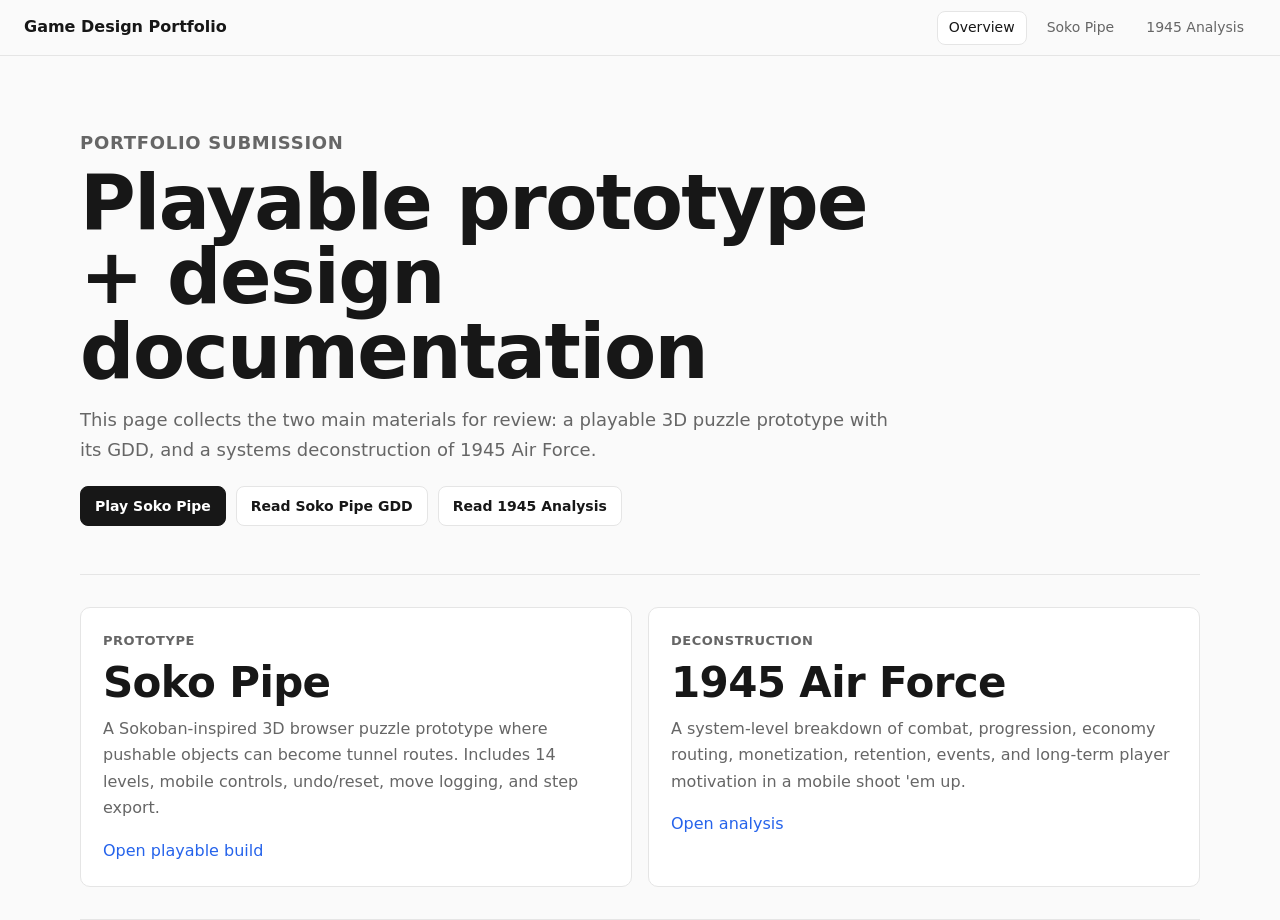
==== index.html @ 66228665 "task-10: deploy" ====
<!doctype html>
<html lang="en">
  <head>
    <meta charset="utf-8">
    <meta name="viewport" content="width=device-width, initial-scale=1">
    <title>Game Design Portfolio</title>
    <meta
      name="description"
      content="Game design portfolio: Soko Pipe playable prototype, Soko Pipe GDD, and 1945 Air Force design deconstruction."
    >
    <link rel="stylesheet" href="./portfolio.css">
  </head>
  <body>
    <header class="topbar">
      <a class="brand" href="#top">Game Design Portfolio</a>
      <nav aria-label="Page navigation" class="tabs">
        <button class="tab active" type="button" data-page="overview">Overview</button>
        <button class="tab" type="button" data-page="soko-pipe">Soko Pipe</button>
        <button class="tab" type="button" data-page="deconstruction">1945 Analysis</button>
      </nav>
    </header>

    <main id="top">
      <section id="overview" class="page active">
        <section class="hero">
          <p class="eyebrow">Portfolio Submission</p>
        <h1>Playable prototype + design documentation</h1>
        <p>
          This page collects the two main materials for review: a playable 3D puzzle prototype with its GDD,
          and a systems deconstruction of 1945 Air Force.
        </p>
          <div class="actions">
            <a class="button primary" href="./soko-pipe/app/index.html">Play Soko Pipe</a>
            <button class="button" type="button" data-page="soko-pipe">Read Soko Pipe GDD</button>
            <button class="button" type="button" data-page="deconstruction">Read 1945 Analysis</button>
          </div>
        </section>

        <section class="summary-grid" aria-label="Portfolio summary">
          <article>
            <span class="kicker">Prototype</span>
            <h2>Soko Pipe</h2>
            <p>
              A Sokoban-inspired 3D browser puzzle prototype where pushable objects can become tunnel routes.
              Includes 14 levels, mobile controls, undo/reset, move logging, and step export.
            </p>
            <a href="./soko-pipe/app/index.html">Open playable build</a>
          </article>

          <article>
            <span class="kicker">Deconstruction</span>
            <h2>1945 Air Force</h2>
            <p>
              A system-level breakdown of combat, progression, economy routing, monetization, retention,
              events, and long-term player motivation in a mobile shoot 'em up.
            </p>
            <button class="text-button" type="button" data-page="deconstruction">Open analysis</button>
          </article>
        </section>
      </section>

      <section id="soko-pipe" class="page doc-section">
        <div class="section-title">
          <span class="kicker">Game Design Document</span>
          <h2>Soko Pipe</h2>
          <div class="section-links">
            <button class="lang-button active" type="button" data-doc="sokoDoc" data-lang="en">English</button>
            <button class="lang-button" type="button" data-doc="sokoDoc" data-lang="vi">Vietnamese</button>
          </div>
        </div>
        <article id="sokoDoc" class="doc">Loading Soko Pipe GDD...</article>
      </section>

      <section id="deconstruction" class="page doc-section">
        <div class="section-title">
          <span class="kicker">Design Deconstruction</span>
          <h2>1945 Air Force</h2>
          <div class="section-links">
            <button class="lang-button active" type="button" data-doc="airforceDoc" data-lang="en">English</button>
            <button class="lang-button" type="button" data-doc="airforceDoc" data-lang="vi">Vietnamese</button>
          </div>
        </div>
        <article id="airforceDoc" class="doc">Loading 1945 Air Force analysis...</article>
      </section>
    </main>

    <script>
      const docs = {
        sokoDoc: {
          vi: { path: "./soko-pipe/vi-index.md", base: "./soko-pipe/" },
          en: { path: "./soko-pipe/index.md", base: "./soko-pipe/" },
        },
        airforceDoc: {
          vi: { path: "./1945-air-force/vi-index.md", base: "./1945-air-force/" },
          en: { path: "./1945-air-force/index.md", base: "./1945-air-force/" },
        },
      };

      const escapeHtml = (value) =>
        value.replace(/[&<>"']/g, (char) => ({
          "&": "&amp;",
          "<": "&lt;",
          ">": "&gt;",
          '"': "&quot;",
          "'": "&#039;",
        }[char]));

      const inlineMarkdown = (text, base) => {
        let result = escapeHtml(text);
        result = result.replace(/!\[([^\]]*)\]\(([^)]+)\)/g, (_, alt, src) => {
          const normalized = src.startsWith("http") || src.startsWith("/") ? src : base + src;
          return `<img src="${normalized}" alt="${alt}">`;
        });
        result = result.replace(/\[([^\]]+)\]\(([^)]+)\)/g, (_, label, href) => {
          const normalized = href.startsWith("http") || href.startsWith("#") || href.startsWith("/")
            ? href
            : base + href;
          return `<a href="${normalized}">${label}</a>`;
        });
        result = result.replace(/`([^`]+)`/g, "<code>$1</code>");
        result = result.replace(/\*\*([^*]+)\*\*/g, "<strong>$1</strong>");
        result = result.replace(/\*([^*]+)\*/g, "<em>$1</em>");
        return result;
      };

      const renderHtmlImage = (line, base) => {
        const src = /src=["']([^"']+)["']/.exec(line)?.[1];
        if (!src) return null;
        const alt = /alt=["']([^"']*)["']/.exec(line)?.[1] || "";
        const width = /width=["']([^"']+)["']/.exec(line)?.[1] || "";
        const normalized = src.startsWith("http") || src.startsWith("/") ? src : base + src;
        const widthAttr = width ? ` width="${escapeHtml(width)}"` : "";
        return `<img src="${escapeHtml(normalized)}" alt="${escapeHtml(alt)}"${widthAttr}>`;
      };

      const renderTable = (rows, base) => {
        const cells = rows.map((row) =>
          row.trim().replace(/^\|/, "").replace(/\|$/, "").split("|").map((cell) => cell.trim())
        );
        const [head, , ...body] = cells;
        const thead = `<thead><tr>${head.map((cell) => `<th>${inlineMarkdown(cell, base)}</th>`).join("")}</tr></thead>`;
        const tbody = `<tbody>${body.map((row) =>
          `<tr>${row.map((cell) => `<td>${inlineMarkdown(cell, base)}</td>`).join("")}</tr>`
        ).join("")}</tbody>`;
        return `<table>${thead}${tbody}</table>`;
      };

      const renderMarkdown = (markdown, base) => {
        const lines = markdown.split(/\r?\n/);
        const html = [];
        let paragraph = [];
        let list = [];
        let table = [];
        let code = [];
        let inCode = false;

        const flushParagraph = () => {
          if (!paragraph.length) return;
          html.push(`<p>${inlineMarkdown(paragraph.join(" "), base)}</p>`);
          paragraph = [];
        };

        const flushList = () => {
          if (!list.length) return;
          html.push(`<ul>${list.map((item) => `<li>${inlineMarkdown(item, base)}</li>`).join("")}</ul>`);
          list = [];
        };

        const flushTable = () => {
          if (!table.length) return;
          html.push(renderTable(table, base));
          table = [];
        };

        const flushBlocks = () => {
          flushParagraph();
          flushList();
          flushTable();
        };

        for (const rawLine of lines) {
          const line = rawLine.trimEnd();

          if (line.startsWith("```")) {
            if (inCode) {
              html.push(`<pre><code>${escapeHtml(code.join("\n"))}</code></pre>`);
              code = [];
              inCode = false;
            } else {
              flushBlocks();
              inCode = true;
            }
            continue;
          }

          if (inCode) {
            code.push(rawLine);
            continue;
          }

          if (!line.trim()) {
            flushBlocks();
            continue;
          }

          if (/^\|.+\|$/.test(line)) {
            flushParagraph();
            flushList();
            table.push(line);
            continue;
          }

          if (table.length) flushTable();

          if (/^<img\s/i.test(line.trim())) {
            flushBlocks();
            const image = renderHtmlImage(line.trim(), base);
            if (image) html.push(image);
            continue;
          }

          const heading = /^(#{1,4})\s+(.+)$/.exec(line);
          if (heading) {
            flushBlocks();
            const level = Math.min(heading[1].length + 1, 5);
            html.push(`<h${level}>${inlineMarkdown(heading[2], base)}</h${level}>`);
            continue;
          }

          if (line.startsWith("> ")) {
            flushBlocks();
            html.push(`<blockquote>${inlineMarkdown(line.slice(2), base)}</blockquote>`);
            continue;
          }

          const bullet = /^[-*]\s+(.+)$/.exec(line);
          if (bullet) {
            flushParagraph();
            list.push(bullet[1]);
            continue;
          }

          paragraph.push(line.trim());
        }

        flushBlocks();
        if (inCode) html.push(`<pre><code>${escapeHtml(code.join("\n"))}</code></pre>`);
        return html.join("\n");
      };

      const loadDoc = async ({ id, path, base }) => {
        const target = document.getElementById(id);
        try {
          const response = await fetch(path);
          if (!response.ok) throw new Error(`${response.status} ${response.statusText}`);
          const markdown = await response.text();
          target.innerHTML = renderMarkdown(markdown, base);
        } catch (error) {
          target.textContent = `Could not load ${path}: ${error.message}`;
        }
      };

      Object.entries(docs).forEach(([id, variants]) => loadDoc({ id, ...variants.en }));

      document.querySelectorAll(".lang-button").forEach((button) => {
        button.addEventListener("click", () => {
          const { doc, lang } = button.dataset;
          const variant = docs[doc]?.[lang];
          if (!variant) return;
          document
            .querySelectorAll(`.lang-button[data-doc="${doc}"]`)
            .forEach((item) => item.classList.toggle("active", item === button));
          loadDoc({ id: doc, ...variant });
        });
      });

      const pages = [...document.querySelectorAll(".page")];
      const tabControls = [...document.querySelectorAll("[data-page]")];

      const showPage = (id) => {
        const nextId = document.getElementById(id) ? id : "overview";
        pages.forEach((page) => page.classList.toggle("active", page.id === nextId));
        tabControls.forEach((control) => control.classList.toggle("active", control.dataset.page === nextId));
        if (location.hash !== `#${nextId}`) history.replaceState(null, "", `#${nextId}`);
        window.scrollTo({ top: 0, behavior: "instant" });
      };

      tabControls.forEach((control) => {
        control.addEventListener("click", () => showPage(control.dataset.page));
      });

      window.addEventListener("hashchange", () => showPage(location.hash.replace("#", "")));
      showPage(location.hash.replace("#", "") || "overview");
    </script>
  </body>
</html>
---- portfolio.css ----
:root {
  --bg: #fafafa;
  --panel: #ffffff;
  --text: #171717;
  --muted: #666666;
  --line: #e5e5e5;
  --soft: #f4f4f5;
  --link: #2563eb;
  --code: #f6f8fa;
}

* {
  box-sizing: border-box;
}

html {
  scroll-behavior: smooth;
}

body {
  margin: 0;
  background: var(--bg);
  color: var(--text);
  font-family: ui-sans-serif, system-ui, -apple-system, BlinkMacSystemFont, "Segoe UI", sans-serif;
  font-size: 16px;
  line-height: 1.65;
}

a {
  color: var(--link);
  text-decoration: none;
}

a:hover {
  text-decoration: underline;
}

button {
  font: inherit;
}

.topbar {
  position: sticky;
  top: 0;
  z-index: 20;
  min-height: 56px;
  padding: 0 24px;
  display: flex;
  align-items: center;
  justify-content: space-between;
  gap: 24px;
  background: rgba(250, 250, 250, 0.92);
  border-bottom: 1px solid var(--line);
  backdrop-filter: blur(12px);
}

.brand {
  color: var(--text);
  font-weight: 700;
}

.topbar nav {
  display: flex;
  gap: 8px;
  font-size: 14px;
}

.tab {
  min-height: 34px;
  padding: 0 11px;
  border: 1px solid transparent;
  border-radius: 8px;
  background: transparent;
  color: var(--muted);
  cursor: pointer;
}

.tab:hover,
.tab.active {
  border-color: var(--line);
  background: var(--panel);
  color: var(--text);
}

main {
  width: min(1120px, calc(100% - 32px));
  margin: 0 auto;
}

.page {
  display: none;
}

.page.active {
  display: block;
}

.hero {
  padding: 72px 0 48px;
  border-bottom: 1px solid var(--line);
}

.eyebrow,
.kicker {
  display: block;
  margin-bottom: 8px;
  color: var(--muted);
  font-size: 13px;
  font-weight: 700;
  letter-spacing: 0.04em;
  text-transform: uppercase;
}

h1,
h2,
h3,
p {
  margin-top: 0;
}

h1 {
  max-width: 860px;
  margin-bottom: 16px;
  font-size: clamp(38px, 7vw, 76px);
  line-height: 0.98;
  letter-spacing: -0.02em;
}

h2 {
  margin-bottom: 10px;
  font-size: clamp(28px, 4vw, 42px);
  line-height: 1.1;
  letter-spacing: -0.015em;
}

h3 {
  margin-bottom: 8px;
  font-size: 22px;
  line-height: 1.25;
}

.hero p {
  max-width: 820px;
  color: var(--muted);
  font-size: 18px;
}

.actions,
.section-links {
  display: flex;
  flex-wrap: wrap;
  gap: 10px;
  margin-top: 22px;
}

.button,
.section-links a,
.lang-button {
  display: inline-flex;
  align-items: center;
  justify-content: center;
  min-height: 40px;
  padding: 0 14px;
  border: 1px solid var(--line);
  border-radius: 8px;
  background: var(--panel);
  color: var(--text);
  font-size: 14px;
  font-weight: 700;
  cursor: pointer;
}

.button.primary {
  border-color: #171717;
  background: #171717;
  color: #fff;
}

.button:hover,
.section-links a:hover,
.lang-button:hover {
  text-decoration: none;
  border-color: #b5b5b5;
}

.lang-button.active {
  border-color: #171717;
  background: #171717;
  color: #fff;
}

.summary-grid {
  padding: 32px 0;
  display: grid;
  grid-template-columns: repeat(2, minmax(0, 1fr));
  gap: 16px;
  border-bottom: 1px solid var(--line);
}

.summary-grid article {
  padding: 22px;
  border: 1px solid var(--line);
  border-radius: 10px;
  background: var(--panel);
}

.summary-grid p {
  color: var(--muted);
}

.text-button {
  padding: 0;
  border: 0;
  background: transparent;
  color: var(--link);
  font: inherit;
  cursor: pointer;
}

.text-button:hover {
  text-decoration: underline;
}

.doc-section {
  padding: 42px 0;
  border-bottom: 1px solid var(--line);
}

.section-title {
  display: grid;
  grid-template-columns: minmax(0, 1fr) auto;
  gap: 16px;
  align-items: end;
  margin-bottom: 22px;
}

.section-title .section-links {
  margin-top: 0;
}

.doc {
  padding: clamp(20px, 4vw, 40px);
  border: 1px solid var(--line);
  border-radius: 10px;
  background: var(--panel);
  font-size: 18px;
}

.doc h2,
.doc h3,
.doc h4,
.doc h5 {
  margin-top: 32px;
  padding-top: 18px;
  border-top: 1px solid var(--line);
}

.doc h2:first-child,
.doc h3:first-child,
.doc h4:first-child,
.doc h5:first-child {
  margin-top: 0;
  padding-top: 0;
  border-top: 0;
}

.doc p,
.doc li,
.doc blockquote {
  color: #303030;
}

.doc blockquote {
  margin: 18px 0;
  padding: 12px 16px;
  border-left: 4px solid var(--line);
  background: var(--soft);
}

.doc ul {
  padding-left: 22px;
}

.doc li + li {
  margin-top: 5px;
}

.doc table {
  width: 100%;
  margin: 18px 0 24px;
  border-collapse: collapse;
  font-size: 16px;
  overflow-wrap: anywhere;
}

.doc th,
.doc td {
  padding: 10px 12px;
  border: 1px solid var(--line);
  vertical-align: top;
}

.doc th {
  background: var(--soft);
  text-align: left;
}

.doc pre {
  margin: 18px 0;
  padding: 16px;
  overflow-x: auto;
  border: 1px solid var(--line);
  border-radius: 8px;
  background: var(--code);
}

.doc code {
  padding: 2px 5px;
  border-radius: 5px;
  background: var(--code);
  font-family: ui-monospace, SFMono-Regular, Menlo, Monaco, Consolas, "Liberation Mono", monospace;
  font-size: 0.92em;
}

.doc pre code {
  padding: 0;
  background: transparent;
}

.doc img {
  display: block;
  max-width: min(100%, 720px);
  height: auto;
  margin: 24px auto;
  border: 1px solid var(--line);
  border-radius: 8px;
}

@media (max-width: 760px) {
  .topbar {
    position: static;
    align-items: flex-start;
    flex-direction: column;
    padding: 14px 16px;
    gap: 8px;
  }

  .summary-grid,
  .section-title {
    grid-template-columns: 1fr;
  }

  .hero {
    padding-top: 44px;
  }

  .actions .button,
  .section-links a {
    width: 100%;
  }
}
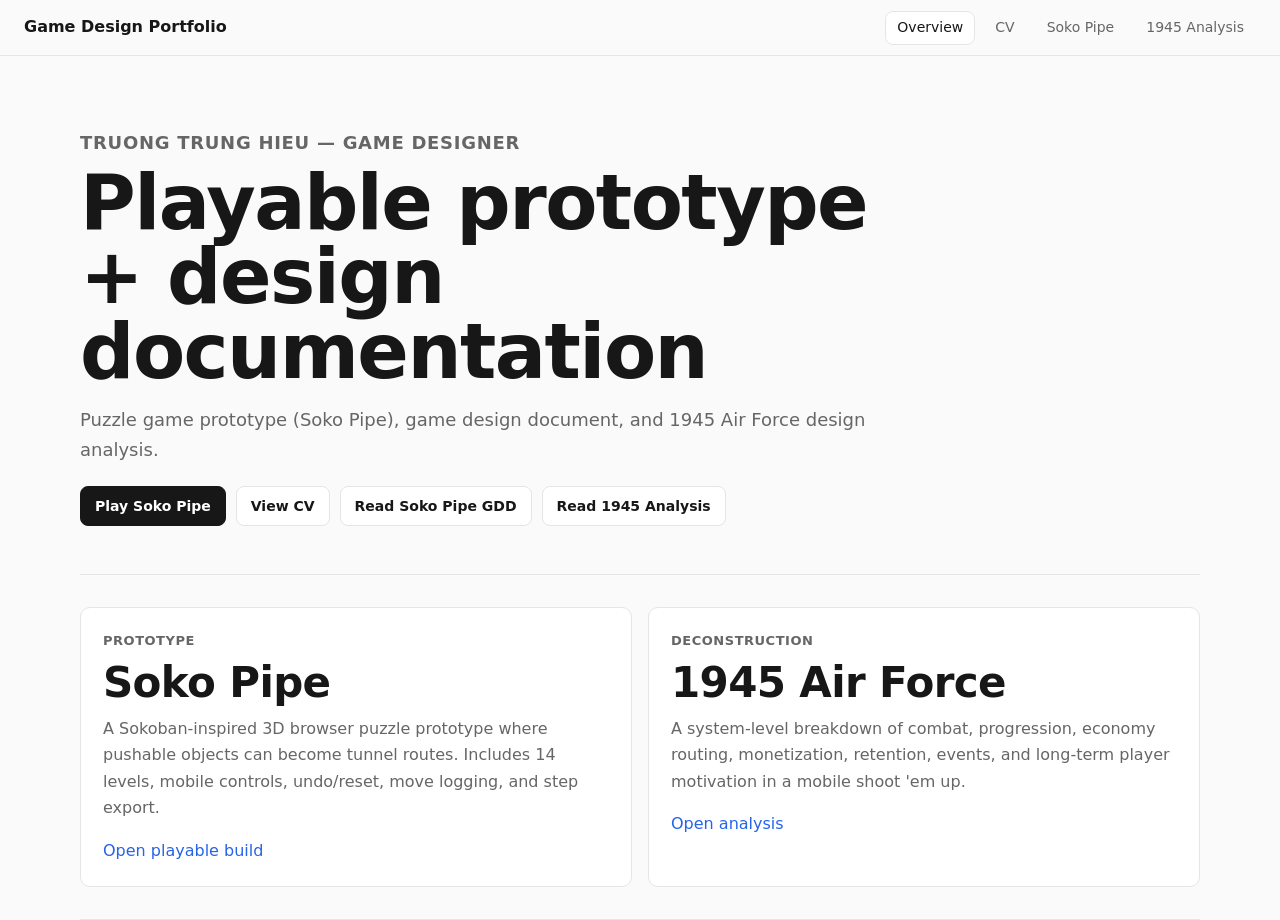
==== commit 2d953e52: "fix: update" ====
--- a/index.html
+++ b/index.html
@@ -1,38 +1,56 @@
 <!doctype html>
 <html lang="en">
   <head>
-    <meta charset="utf-8">
-    <meta name="viewport" content="width=device-width, initial-scale=1">
+    <meta charset="utf-8" />
+    <meta name="viewport" content="width=device-width, initial-scale=1" />
     <title>Game Design Portfolio</title>
     <meta
       name="description"
       content="Game design portfolio: Soko Pipe playable prototype, Soko Pipe GDD, and 1945 Air Force design deconstruction."
-    >
-    <link rel="stylesheet" href="./portfolio.css">
+    />
+    <link rel="stylesheet" href="./portfolio.css" />
   </head>
   <body>
     <header class="topbar">
-      <a class="brand" href="#top">Game Design Portfolio</a>
+      <a class="brand" href="#overview">Game Design Portfolio</a>
       <nav aria-label="Page navigation" class="tabs">
-        <button class="tab active" type="button" data-page="overview">Overview</button>
-        <button class="tab" type="button" data-page="soko-pipe">Soko Pipe</button>
-        <button class="tab" type="button" data-page="deconstruction">1945 Analysis</button>
+        <button class="tab active" type="button" data-page="overview">
+          Overview
+        </button>
+        <button class="tab" type="button" data-page="cv">
+          CV
+        </button>
+        <button class="tab" type="button" data-page="soko-pipe">
+          Soko Pipe
+        </button>
+        <button class="tab" type="button" data-page="deconstruction">
+          1945 Analysis
+        </button>
       </nav>
     </header>
 
     <main id="top">
       <section id="overview" class="page active">
         <section class="hero">
-          <p class="eyebrow">Portfolio Submission</p>
-        <h1>Playable prototype + design documentation</h1>
-        <p>
-          This page collects the two main materials for review: a playable 3D puzzle prototype with its GDD,
-          and a systems deconstruction of 1945 Air Force.
-        </p>
+          <p class="eyebrow">Truong Trung Hieu — Game Designer</p>
+          <h1>Playable prototype + design documentation</h1>
+          <p>
+            Puzzle game prototype (Soko Pipe), game design document, and 1945
+            Air Force design analysis.
+          </p>
           <div class="actions">
-            <a class="button primary" href="./soko-pipe/app/index.html">Play Soko Pipe</a>
-            <button class="button" type="button" data-page="soko-pipe">Read Soko Pipe GDD</button>
-            <button class="button" type="button" data-page="deconstruction">Read 1945 Analysis</button>
+            <a class="button primary" href="./soko-pipe/app/index.html"
+              >Play Soko Pipe</a
+            >
+            <button class="button" type="button" data-page="cv">
+              View CV
+            </button>
+            <button class="button" type="button" data-page="soko-pipe">
+              Read Soko Pipe GDD
+            </button>
+            <button class="button" type="button" data-page="deconstruction">
+              Read 1945 Analysis
+            </button>
           </div>
         </section>
 
@@ -41,8 +59,9 @@
             <span class="kicker">Prototype</span>
             <h2>Soko Pipe</h2>
             <p>
-              A Sokoban-inspired 3D browser puzzle prototype where pushable objects can become tunnel routes.
-              Includes 14 levels, mobile controls, undo/reset, move logging, and step export.
+              A Sokoban-inspired 3D browser puzzle prototype where pushable
+              objects can become tunnel routes. Includes 14 levels, mobile
+              controls, undo/reset, move logging, and step export.
             </p>
             <a href="./soko-pipe/app/index.html">Open playable build</a>
           </article>
@@ -51,36 +70,111 @@
             <span class="kicker">Deconstruction</span>
             <h2>1945 Air Force</h2>
             <p>
-              A system-level breakdown of combat, progression, economy routing, monetization, retention,
-              events, and long-term player motivation in a mobile shoot 'em up.
+              A system-level breakdown of combat, progression, economy routing,
+              monetization, retention, events, and long-term player motivation
+              in a mobile shoot 'em up.
             </p>
-            <button class="text-button" type="button" data-page="deconstruction">Open analysis</button>
+            <button
+              class="text-button"
+              type="button"
+              data-page="deconstruction"
+            >
+              Open analysis
+            </button>
           </article>
         </section>
       </section>
 
       <section id="soko-pipe" class="page doc-section">
         <div class="section-title">
-          <span class="kicker">Game Design Document</span>
-          <h2>Soko Pipe</h2>
+          <div>
+            <span class="kicker">Game Design Document</span>
+            <h2>Soko Pipe</h2>
+          </div>
           <div class="section-links">
-            <button class="lang-button active" type="button" data-doc="sokoDoc" data-lang="en">English</button>
-            <button class="lang-button" type="button" data-doc="sokoDoc" data-lang="vi">Vietnamese</button>
+            <a class="button primary" href="./soko-pipe/app/index.html"
+              >Play Soko Pipe</a
+            >
+          </div>
+          <div class="lang-toggle">
+            <button
+              class="lang-button active"
+              type="button"
+              data-doc="sokoDoc"
+              data-lang="en"
+            >
+              English
+            </button>
+            <button
+              class="lang-button"
+              type="button"
+              data-doc="sokoDoc"
+              data-lang="vi"
+            >
+              Vietnamese
+            </button>
           </div>
         </div>
-        <article id="sokoDoc" class="doc">Loading Soko Pipe GDD...</article>
+        <div class="doc-layout">
+          <nav class="doc-sidebar" id="sokoSidebar"></nav>
+          <article id="sokoDoc" class="doc">Loading Soko Pipe GDD...</article>
+        </div>
       </section>
 
       <section id="deconstruction" class="page doc-section">
         <div class="section-title">
-          <span class="kicker">Design Deconstruction</span>
-          <h2>1945 Air Force</h2>
+          <div>
+            <span class="kicker">Design Deconstruction</span>
+            <h2>1945 Air Force</h2>
+          </div>
+          <div class="section-links"></div>
+          <div class="lang-toggle">
+            <button
+              class="lang-button active"
+              type="button"
+              data-doc="airforceDoc"
+              data-lang="en"
+            >
+              English
+            </button>
+            <button
+              class="lang-button"
+              type="button"
+              data-doc="airforceDoc"
+              data-lang="vi"
+            >
+              Vietnamese
+            </button>
+          </div>
+        </div>
+        <div class="doc-layout">
+          <nav class="doc-sidebar" id="airforceSidebar"></nav>
+          <article id="airforceDoc" class="doc">
+            Loading 1945 Air Force analysis...
+          </article>
+        </div>
+      </section>
+      <section id="cv" class="page doc-section">
+        <div class="section-title">
+          <div>
+            <span class="kicker">Curriculum Vitae</span>
+            <h2>Truong Trung Hieu</h2>
+          </div>
           <div class="section-links">
-            <button class="lang-button active" type="button" data-doc="airforceDoc" data-lang="en">English</button>
-            <button class="lang-button" type="button" data-doc="airforceDoc" data-lang="vi">Vietnamese</button>
+            <a
+              class="button primary"
+              href="./Truong_Trung_Hieu_Game_Designer_Intern_CV.pdf"
+              target="_blank"
+              >Download PDF</a
+            >
           </div>
         </div>
-        <article id="airforceDoc" class="doc">Loading 1945 Air Force analysis...</article>
+        <div class="cv-embed">
+          <iframe
+            src="./Truong_Trung_Hieu_Game_Designer_Intern_CV.html"
+            title="CV"
+          ></iframe>
+        </div>
       </section>
     </main>
 
@@ -91,32 +185,46 @@
           en: { path: "./soko-pipe/index.md", base: "./soko-pipe/" },
         },
         airforceDoc: {
-          vi: { path: "./1945-air-force/vi-index.md", base: "./1945-air-force/" },
+          vi: {
+            path: "./1945-air-force/vi-index.md",
+            base: "./1945-air-force/",
+          },
           en: { path: "./1945-air-force/index.md", base: "./1945-air-force/" },
         },
       };
 
       const escapeHtml = (value) =>
-        value.replace(/[&<>"']/g, (char) => ({
-          "&": "&amp;",
-          "<": "&lt;",
-          ">": "&gt;",
-          '"': "&quot;",
-          "'": "&#039;",
-        }[char]));
+        value.replace(
+          /[&<>"']/g,
+          (char) =>
+            ({
+              "&": "&amp;",
+              "<": "&lt;",
+              ">": "&gt;",
+              '"': "&quot;",
+              "'": "&#039;",
+            })[char],
+        );
 
       const inlineMarkdown = (text, base) => {
         let result = escapeHtml(text);
         result = result.replace(/!\[([^\]]*)\]\(([^)]+)\)/g, (_, alt, src) => {
-          const normalized = src.startsWith("http") || src.startsWith("/") ? src : base + src;
+          const normalized =
+            src.startsWith("http") || src.startsWith("/") ? src : base + src;
           return `<img src="${normalized}" alt="${alt}">`;
         });
-        result = result.replace(/\[([^\]]+)\]\(([^)]+)\)/g, (_, label, href) => {
-          const normalized = href.startsWith("http") || href.startsWith("#") || href.startsWith("/")
-            ? href
-            : base + href;
-          return `<a href="${normalized}">${label}</a>`;
-        });
+        result = result.replace(
+          /\[([^\]]+)\]\(([^)]+)\)/g,
+          (_, label, href) => {
+            const normalized =
+              href.startsWith("http") ||
+              href.startsWith("#") ||
+              href.startsWith("/")
+                ? href
+                : base + href;
+            return `<a href="${normalized}">${label}</a>`;
+          },
+        );
         result = result.replace(/`([^`]+)`/g, "<code>$1</code>");
         result = result.replace(/\*\*([^*]+)\*\*/g, "<strong>$1</strong>");
         result = result.replace(/\*([^*]+)\*/g, "<em>$1</em>");
@@ -128,20 +236,29 @@
         if (!src) return null;
         const alt = /alt=["']([^"']*)["']/.exec(line)?.[1] || "";
         const width = /width=["']([^"']+)["']/.exec(line)?.[1] || "";
-        const normalized = src.startsWith("http") || src.startsWith("/") ? src : base + src;
+        const normalized =
+          src.startsWith("http") || src.startsWith("/") ? src : base + src;
         const widthAttr = width ? ` width="${escapeHtml(width)}"` : "";
         return `<img src="${escapeHtml(normalized)}" alt="${escapeHtml(alt)}"${widthAttr}>`;
       };
 
       const renderTable = (rows, base) => {
         const cells = rows.map((row) =>
-          row.trim().replace(/^\|/, "").replace(/\|$/, "").split("|").map((cell) => cell.trim())
+          row
+            .trim()
+            .replace(/^\|/, "")
+            .replace(/\|$/, "")
+            .split("|")
+            .map((cell) => cell.trim()),
         );
         const [head, , ...body] = cells;
         const thead = `<thead><tr>${head.map((cell) => `<th>${inlineMarkdown(cell, base)}</th>`).join("")}</tr></thead>`;
-        const tbody = `<tbody>${body.map((row) =>
-          `<tr>${row.map((cell) => `<td>${inlineMarkdown(cell, base)}</td>`).join("")}</tr>`
-        ).join("")}</tbody>`;
+        const tbody = `<tbody>${body
+          .map(
+            (row) =>
+              `<tr>${row.map((cell) => `<td>${inlineMarkdown(cell, base)}</td>`).join("")}</tr>`,
+          )
+          .join("")}</tbody>`;
         return `<table>${thead}${tbody}</table>`;
       };
 
@@ -153,6 +270,7 @@
         let table = [];
         let code = [];
         let inCode = false;
+        let codeLang = "";
 
         const flushParagraph = () => {
           if (!paragraph.length) return;
@@ -162,7 +280,9 @@
 
         const flushList = () => {
           if (!list.length) return;
-          html.push(`<ul>${list.map((item) => `<li>${inlineMarkdown(item, base)}</li>`).join("")}</ul>`);
+          html.push(
+            `<ul>${list.map((item) => `<li>${inlineMarkdown(item, base)}</li>`).join("")}</ul>`,
+          );
           list = [];
         };
 
@@ -183,11 +303,19 @@
 
           if (line.startsWith("```")) {
             if (inCode) {
-              html.push(`<pre><code>${escapeHtml(code.join("\n"))}</code></pre>`);
+              if (codeLang === "mermaid") {
+                html.push(`<pre class="mermaid">${code.join("\n")}</pre>`);
+              } else {
+                html.push(
+                  `<pre><code>${escapeHtml(code.join("\n"))}</code></pre>`,
+                );
+              }
               code = [];
               inCode = false;
+              codeLang = "";
             } else {
               flushBlocks();
+              codeLang = line.slice(3).trim();
               inCode = true;
             }
             continue;
@@ -223,13 +351,17 @@
           if (heading) {
             flushBlocks();
             const level = Math.min(heading[1].length + 1, 5);
-            html.push(`<h${level}>${inlineMarkdown(heading[2], base)}</h${level}>`);
+            html.push(
+              `<h${level}>${inlineMarkdown(heading[2], base)}</h${level}>`,
+            );
             continue;
           }
 
           if (line.startsWith("> ")) {
             flushBlocks();
-            html.push(`<blockquote>${inlineMarkdown(line.slice(2), base)}</blockquote>`);
+            html.push(
+              `<blockquote>${inlineMarkdown(line.slice(2), base)}</blockquote>`,
+            );
             continue;
           }
 
@@ -244,23 +376,147 @@
         }
 
         flushBlocks();
-        if (inCode) html.push(`<pre><code>${escapeHtml(code.join("\n"))}</code></pre>`);
+        if (inCode)
+          html.push(`<pre><code>${escapeHtml(code.join("\n"))}</code></pre>`);
         return html.join("\n");
+      };
+
+      const sidebarMap = {
+        sokoDoc: "sokoSidebar",
+        airforceDoc: "airforceSidebar",
+      };
+
+      const buildSidebar = (docId) => {
+        const sidebarId = sidebarMap[docId];
+        if (!sidebarId) return;
+        const sidebar = document.getElementById(sidebarId);
+        const doc = document.getElementById(docId);
+        if (!sidebar || !doc) return;
+
+        const headings = [...doc.querySelectorAll("h2, h3, h4, h5")];
+        sidebar.innerHTML = "";
+
+        headings.forEach((h, i) => {
+          h.id = `${docId}-s${i}`;
+        });
+
+        const makeLink = (h, cls) => {
+          const a = document.createElement("a");
+          a.className = cls;
+          a.href = `#${h.id}`;
+          a.textContent = h.textContent;
+          a.addEventListener("click", (e) => {
+            e.preventDefault();
+            h.scrollIntoView({ behavior: "smooth", block: "start" });
+          });
+          return a;
+        };
+
+        let i = 0;
+        while (i < headings.length) {
+          const h = headings[i];
+
+          if (h.tagName === "H2") {
+            sidebar.appendChild(makeLink(h, "toc-parent"));
+            i++;
+            continue;
+          }
+
+          if (h.tagName === "H3") {
+            const subItems = [];
+            let j = i + 1;
+            while (j < headings.length && (headings[j].tagName === "H4" || headings[j].tagName === "H5")) {
+              subItems.push(headings[j]);
+              j++;
+            }
+
+            if (subItems.length) {
+              const isFirst = !sidebar.querySelector(".toc-group");
+              const group = document.createElement("div");
+              group.className = isFirst ? "toc-group" : "toc-group collapsed";
+
+              const parentLink = makeLink(h, "toc-parent toc-sub");
+              const arrow = document.createElement("span");
+              arrow.className = "toc-arrow";
+              arrow.textContent = "▼";
+              parentLink.prepend(arrow);
+
+              arrow.addEventListener("click", (e) => {
+                e.preventDefault();
+                e.stopPropagation();
+                group.classList.toggle("collapsed");
+              });
+
+              group.appendChild(parentLink);
+
+              const childContainer = document.createElement("div");
+              childContainer.className = "toc-children";
+              subItems.forEach((ch) => {
+                const link = makeLink(ch, "toc-child");
+                link.dataset.depth = ch.tagName[1];
+                childContainer.appendChild(link);
+              });
+              group.appendChild(childContainer);
+              sidebar.appendChild(group);
+              i = j;
+            } else {
+              sidebar.appendChild(makeLink(h, "toc-child"));
+              i++;
+            }
+            continue;
+          }
+
+          sidebar.appendChild(makeLink(h, "toc-child"));
+          i++;
+        }
+
+        setupScrollSpy(doc, sidebar);
+      };
+
+      let activeObserver = null;
+      const setupScrollSpy = (doc, sidebar) => {
+        if (activeObserver) activeObserver.disconnect();
+        const links = [...sidebar.querySelectorAll("a")];
+        if (!links.length) return;
+
+        activeObserver = new IntersectionObserver(
+          (entries) => {
+            entries.forEach((entry) => {
+              if (entry.isIntersecting) {
+                links.forEach((l) => l.classList.remove("active"));
+                const match = links.find(
+                  (l) => l.getAttribute("href") === `#${entry.target.id}`,
+                );
+                if (match) match.classList.add("active");
+              }
+            });
+          },
+          { rootMargin: "-72px 0px -60% 0px", threshold: 0 },
+        );
+
+        doc.querySelectorAll("h2, h3, h4, h5").forEach((h) => {
+          if (h.id) activeObserver.observe(h);
+        });
       };
 
       const loadDoc = async ({ id, path, base }) => {
         const target = document.getElementById(id);
         try {
           const response = await fetch(path);
-          if (!response.ok) throw new Error(`${response.status} ${response.statusText}`);
+          if (!response.ok)
+            throw new Error(`${response.status} ${response.statusText}`);
           const markdown = await response.text();
           target.innerHTML = renderMarkdown(markdown, base);
+          buildSidebar(id);
+          if (window.runMermaid) window.runMermaid();
         } catch (error) {
           target.textContent = `Could not load ${path}: ${error.message}`;
         }
       };
 
-      Object.entries(docs).forEach(([id, variants]) => loadDoc({ id, ...variants.en }));
+      Object.entries(docs).forEach(([id, variants]) =>
+        loadDoc({ id, ...variants.en }),
+      );
 
       document.querySelectorAll(".lang-button").forEach((button) => {
         button.addEventListener("click", () => {
@@ -269,7 +525,9 @@
           if (!variant) return;
           document
             .querySelectorAll(`.lang-button[data-doc="${doc}"]`)
-            .forEach((item) => item.classList.toggle("active", item === button));
+            .forEach((item) =>
+              item.classList.toggle("active", item === button),
+            );
           loadDoc({ id: doc, ...variant });
         });
       });
@@ -278,19 +536,43 @@
       const tabControls = [...document.querySelectorAll("[data-page]")];
 
       const showPage = (id) => {
-        const nextId = document.getElementById(id) ? id : "overview";
-        pages.forEach((page) => page.classList.toggle("active", page.id === nextId));
-        tabControls.forEach((control) => control.classList.toggle("active", control.dataset.page === nextId));
-        if (location.hash !== `#${nextId}`) history.replaceState(null, "", `#${nextId}`);
+        const match = pages.find((p) => p.id === id);
+        const nextId = match ? id : "overview";
+        pages.forEach((page) =>
+          page.classList.toggle("active", page.id === nextId),
+        );
+        tabControls.forEach((control) =>
+          control.classList.toggle("active", control.dataset.page === nextId),
+        );
+        if (location.hash !== `#${nextId}`)
+          history.replaceState(null, "", `#${nextId}`);
         window.scrollTo({ top: 0, behavior: "instant" });
+        if (window.runMermaid) setTimeout(window.runMermaid, 50);
       };
 
       tabControls.forEach((control) => {
         control.addEventListener("click", () => showPage(control.dataset.page));
       });
 
-      window.addEventListener("hashchange", () => showPage(location.hash.replace("#", "")));
+      window.addEventListener("hashchange", () =>
+        showPage(location.hash.replace("#", "")),
+      );
       showPage(location.hash.replace("#", "") || "overview");
+    </script>
+    <script src="./mermaid.min.js"></script>
+    <script>
+      mermaid.initialize({ startOnLoad: false, theme: "neutral" });
+      window.runMermaid = function() {
+        var els = document.querySelectorAll("pre.mermaid:not([data-mmd])");
+        if (!els.length) return;
+        var visible = Array.from(els).filter(function(el) {
+          return el.offsetParent !== null;
+        });
+        if (!visible.length) return;
+        visible.forEach(function(el) { el.setAttribute("data-mmd", "1"); });
+        mermaid.run({ nodes: visible });
+      };
+      runMermaid();
     </script>
   </body>
 </html>
--- a/portfolio.css
+++ b/portfolio.css
@@ -226,9 +226,100 @@
   border-bottom: 1px solid var(--line);
 }
 
+.doc-layout {
+  display: grid;
+  grid-template-columns: 220px minmax(0, 1fr);
+  gap: 24px;
+  align-items: start;
+}
+
+.doc-sidebar {
+  position: sticky;
+  top: 72px;
+  max-height: calc(100vh - 88px);
+  overflow-y: auto;
+  padding: 12px 0;
+  font-size: 13px;
+  line-height: 1.4;
+}
+
+.doc-sidebar .toc-group {
+  margin-bottom: 2px;
+}
+
+.doc-sidebar .toc-parent {
+  display: flex;
+  align-items: center;
+  gap: 4px;
+  padding: 5px 12px;
+  color: var(--text);
+  font-weight: 600;
+  cursor: pointer;
+  border-left: 2px solid transparent;
+  user-select: none;
+}
+
+.doc-sidebar .toc-parent.toc-sub {
+  padding-left: 24px;
+  font-weight: 500;
+  font-size: 12.5px;
+}
+
+.doc-sidebar .toc-parent:hover {
+  text-decoration: none;
+}
+
+.doc-sidebar .toc-parent.active {
+  border-left-color: var(--text);
+}
+
+.doc-sidebar .toc-arrow {
+  display: inline-block;
+  width: 12px;
+  font-size: 10px;
+  flex-shrink: 0;
+  transition: transform 0.15s;
+}
+
+.doc-sidebar .toc-group.collapsed .toc-arrow {
+  transform: rotate(-90deg);
+}
+
+.doc-sidebar .toc-children {
+  overflow: hidden;
+}
+
+.doc-sidebar .toc-group.collapsed .toc-children {
+  display: none;
+}
+
+.doc-sidebar .toc-child {
+  display: block;
+  padding: 3px 12px 3px 28px;
+  color: var(--muted);
+  border-left: 2px solid transparent;
+  transition: color 0.15s, border-color 0.15s;
+}
+
+.doc-sidebar .toc-child:hover {
+  color: var(--text);
+  text-decoration: none;
+}
+
+.doc-sidebar .toc-child.active {
+  color: var(--text);
+  font-weight: 600;
+  border-left-color: var(--text);
+}
+
+.doc-sidebar .toc-child[data-depth="4"],
+.doc-sidebar .toc-child[data-depth="5"] {
+  padding-left: 40px;
+}
+
 .section-title {
   display: grid;
-  grid-template-columns: minmax(0, 1fr) auto;
+  grid-template-columns: minmax(0, 1fr) auto auto;
   gap: 16px;
   align-items: end;
   margin-bottom: 22px;
@@ -236,6 +327,11 @@
 
 .section-title .section-links {
   margin-top: 0;
+}
+
+.lang-toggle {
+  display: flex;
+  gap: 6px;
 }
 
 .doc {
@@ -253,6 +349,7 @@
   margin-top: 32px;
   padding-top: 18px;
   border-top: 1px solid var(--line);
+  scroll-margin-top: 72px;
 }
 
 .doc h2:first-child,
@@ -336,6 +433,31 @@
   border-radius: 8px;
 }
 
+.cv-embed {
+  border: 1px solid var(--line);
+  border-radius: 10px;
+  overflow: hidden;
+  background: #fff;
+}
+
+.cv-embed iframe {
+  display: block;
+  width: 100%;
+  height: 80vh;
+  min-height: 600px;
+  border: none;
+}
+
+@media (max-width: 960px) {
+  .doc-layout {
+    grid-template-columns: 1fr;
+  }
+
+  .doc-sidebar {
+    display: none;
+  }
+}
+
 @media (max-width: 760px) {
   .topbar {
     position: static;
